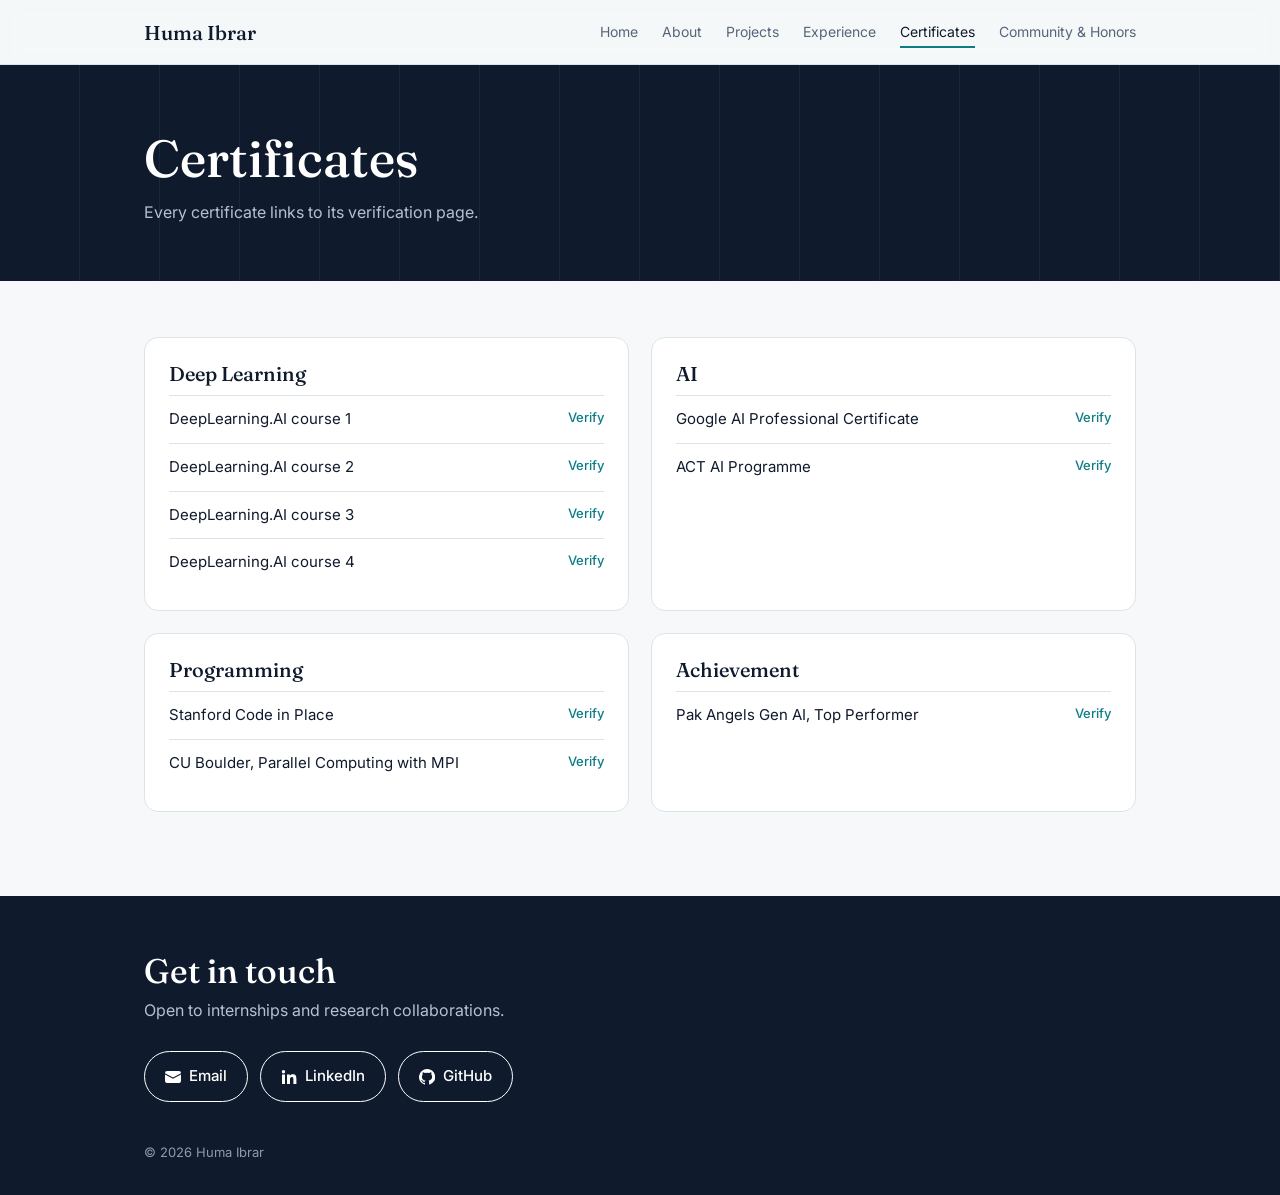
==== certificates.html @ 1445656e "Add files via upload" ====
<!DOCTYPE html><html lang="en"><head><meta charset="utf-8"><meta name="viewport" content="width=device-width, initial-scale=1"><link rel="preconnect" href="https://fonts.googleapis.com"><link rel="preconnect" href="https://fonts.gstatic.com" crossorigin><link href="https://fonts.googleapis.com/css2?family=Fraunces:opsz,wght@9..144,400;9..144,500&family=Inter:wght@400;500;600&display=swap" rel="stylesheet"><link rel="stylesheet" href="style.css"><title>Certificates | Huma Ibrar</title></head><body><div class="ph1"><div class="w"><h1>Certificates</h1><p>Every certificate links to its verification page.</p></div></div><main><div class="w"><div class=cg><div class="cb"><h3>Deep Learning</h3><a href="#" target="_blank" rel="noopener">DeepLearning.AI course 1<span>Verify</span></a><a href="#" target="_blank" rel="noopener">DeepLearning.AI course 2<span>Verify</span></a><a href="#" target="_blank" rel="noopener">DeepLearning.AI course 3<span>Verify</span></a><a href="#" target="_blank" rel="noopener">DeepLearning.AI course 4<span>Verify</span></a></div><div class="cb"><h3>AI</h3><a href="#" target="_blank" rel="noopener">Google AI Professional Certificate<span>Verify</span></a><a href="#" target="_blank" rel="noopener">ACT AI Programme<span>Verify</span></a></div><div class="cb"><h3>Programming</h3><a href="#" target="_blank" rel="noopener">Stanford Code in Place<span>Verify</span></a><a href="#" target="_blank" rel="noopener">CU Boulder, Parallel Computing with MPI<span>Verify</span></a></div><div class="cb"><h3>Achievement</h3><a href="#" target="_blank" rel="noopener">Pak Angels Gen AI, Top Performer<span>Verify</span></a></div></div></div></main><script src="script.js"></script></body></html>
---- style.css ----
:root{--bg:#f6f8f9;--card:#fff;--ink:#0f1b2d;--mute:#56657a;--line:#dce4e8;--acc:#0e7c86;--acc2:#e3f1f2;--r:14px}
*{box-sizing:border-box;margin:0}
html{scroll-behavior:smooth}
body{font:16px/1.65 Inter,system-ui,sans-serif;background:var(--bg);color:var(--ink);-webkit-font-smoothing:antialiased;animation:in .5s ease}
@keyframes in{from{opacity:0}to{opacity:1}}
a{color:inherit;text-decoration:none}
:focus-visible{outline:2px solid var(--acc);outline-offset:3px;border-radius:6px}
.w{max-width:1040px;margin:0 auto;padding:0 24px}
h1,h2,h3{font-family:Fraunces,Georgia,serif;font-weight:500;line-height:1.15}
.lead{color:var(--mute);max-width:62ch}
header.top{position:sticky;top:0;z-index:10;background:rgba(246,248,249,.9);backdrop-filter:blur(10px);border-bottom:1px solid var(--line)}
header.top .w{display:flex;align-items:center;justify-content:space-between;height:64px}
header.top b{font-family:Fraunces,serif;font-weight:500;font-size:20px}
header.top ul{display:flex;gap:24px;list-style:none;padding:0;font-size:14px;color:var(--mute)}
header.top ul a{padding:6px 0;border-bottom:2px solid transparent;transition:.25s}
header.top ul a:hover,header.top ul a.on{color:var(--ink);border-color:var(--acc)}
#mb{display:none;background:none;border:1px solid var(--line);border-radius:8px;padding:6px 12px;font:500 14px Inter;color:var(--ink)}
.ph1{background:var(--ink);color:#fff;padding:64px 0 56px;position:relative;overflow:hidden}
.ph1:after{content:"";position:absolute;inset:0;background:repeating-linear-gradient(90deg,transparent 0 79px,rgba(255,255,255,.05) 79px 80px);pointer-events:none}
.ph1 .w{position:relative;z-index:1}
.ph1 h1{font-size:clamp(34px,5vw,52px);margin-bottom:10px}.ph1 p{color:#b4c2d0;max-width:60ch}
main{padding:56px 0 84px}
.hero{padding:80px 0 40px}
.hero .w{display:grid;grid-template-columns:1.25fr .75fr;gap:56px;align-items:center}
.hero h1{font-size:clamp(44px,7vw,76px);letter-spacing:-.02em;margin-bottom:20px}
.hero p{color:var(--mute);font-size:18px;max-width:56ch}
.btns{display:flex;gap:12px;margin-top:28px;flex-wrap:wrap}
.btn{display:inline-flex;align-items:center;gap:8px;padding:12px 20px;border-radius:999px;font-weight:500;font-size:15px;border:1px solid var(--ink);transition:.25s}
.btn.p{background:var(--ink);color:#fff}.btn.p:hover{background:var(--acc);border-color:var(--acc)}
.btn:not(.p):hover{background:var(--acc2);border-color:var(--acc)}
.ph{aspect-ratio:4/5;border-radius:24px;overflow:hidden;background:var(--acc2);position:relative;display:grid;place-items:center;font:500 64px Fraunces,serif;color:var(--acc)}
.ph img{position:absolute;inset:0;width:100%;height:100%;object-fit:cover}
.spec{margin-top:40px;width:100%;height:90px}
.spec path{fill:none;stroke:var(--acc);stroke-width:2;stroke-linejoin:round;stroke-dasharray:1800;stroke-dashoffset:1800;animation:dr 3.2s .3s ease forwards}
@keyframes dr{to{stroke-dashoffset:0}}
.cap{font-size:13px;color:var(--mute);margin-top:6px}
h2{font-size:clamp(26px,3.6vw,34px);margin-bottom:14px}
.sec{margin-top:64px}
.g3{display:grid;grid-template-columns:repeat(3,1fr);gap:22px;margin-top:22px}
.mini{background:var(--card);border:1px solid var(--line);border-radius:var(--r);overflow:hidden;display:flex;flex-direction:column;transition:transform .3s,box-shadow .3s,border-color .3s}
.mini:hover{transform:translateY(-4px);box-shadow:0 14px 34px rgba(15,27,45,.09);border-color:#c5d5db}
.mini .art{min-height:180px}.mini .art svg{max-width:240px}.mini .t{padding:20px;display:flex;flex-direction:column;gap:6px;flex:1}
.mini h3{font-size:20px}.mini p{color:var(--mute);font-size:14.5px;flex:1}
.go{align-self:flex-end;width:36px;height:36px;border:1px solid var(--line);border-radius:50%;display:grid;place-items:center;transition:.25s}
.mini:hover .go{background:var(--acc);color:#fff;border-color:var(--acc)}
.pr{display:grid;gap:24px}
.card{background:var(--card);border:1px solid var(--line);border-radius:var(--r);overflow:hidden;display:grid;grid-template-columns:.9fr 1.1fr;transition:transform .3s,box-shadow .3s,border-color .3s}
.card:hover{transform:translateY(-3px);box-shadow:0 14px 34px rgba(15,27,45,.08);border-color:#c5d5db}
.art{background:var(--acc2);display:grid;place-items:center;padding:22px;min-height:230px}
.art svg{width:100%;max-width:300px}
.card .t{padding:28px}.card h3{font-size:24px;margin-bottom:4px}
.ctx{font-size:14px;color:var(--acc);font-weight:500;margin-bottom:12px}
.card ul,.tl ul,.blk ul{padding-left:18px;color:var(--mute)}
.card li{margin:5px 0;font-size:15px}.card li b{color:var(--ink);font-weight:600}
.tags{display:flex;gap:8px;flex-wrap:wrap;margin:14px 0 4px}
.tags span,.chip{font-size:13px;padding:4px 11px;border-radius:999px;background:var(--acc2);color:#0b5f67}
.links{display:flex;gap:10px;margin-top:16px;flex-wrap:wrap}
.links a{font-size:14px;font-weight:500;display:inline-flex;gap:6px;align-items:center;padding:8px 14px;border:1px solid var(--line);border-radius:999px;transition:.25s}
.links a:hover{border-color:var(--acc);color:var(--acc)}
svg.i{width:16px;height:16px;fill:currentColor}
.mg{display:grid;grid-template-columns:repeat(3,1fr);gap:14px;margin-top:14px}
.mg a{background:var(--card);border:1px solid var(--line);border-radius:var(--r);padding:18px;transition:.25s;display:block}
.mg a:hover{border-color:var(--acc);transform:translateY(-2px)}
.mg b{display:block;font-weight:600}.mg span{font-size:14px;color:var(--mute)}
.two{display:grid;grid-template-columns:1fr 1fr;gap:48px}
.blk{margin-bottom:30px}.blk h3{font-size:21px;margin-bottom:10px}
.sk{display:flex;gap:8px;flex-wrap:wrap}
.tl{border-left:2px solid var(--line);padding-left:28px;display:grid;gap:34px}
.tl article{position:relative}
.tl article:before{content:"";position:absolute;left:-35px;top:7px;width:12px;height:12px;border-radius:50%;background:var(--acc);box-shadow:0 0 0 4px var(--bg)}
.tl h3{font-size:22px}.tl .d{font-size:14px;color:var(--acc);font-weight:500;margin:2px 0 8px}
.cg{display:grid;grid-template-columns:repeat(2,1fr);gap:22px}
.cb{background:var(--card);border:1px solid var(--line);border-radius:var(--r);padding:24px}
.cb h3{font-size:20px;margin-bottom:10px}
.cb a{display:flex;justify-content:space-between;gap:10px;padding:11px 0;border-top:1px solid var(--line);font-size:15px;transition:.2s}
.cb a:hover{color:var(--acc)}.cb a span{color:var(--acc);font-size:13px;font-weight:500;white-space:nowrap}
.hg{display:grid;grid-template-columns:repeat(3,1fr);gap:20px}
.hg div{background:var(--card);border:1px solid var(--line);border-radius:var(--r);padding:26px;transition:.3s}
.hg div:hover{border-color:var(--acc);transform:translateY(-3px)}
.hg h3{font-size:20px;margin-bottom:8px}.hg p{color:var(--mute);font-size:15px}
footer{background:var(--ink);color:#fff;padding:56px 0 32px}
footer h2{color:#fff;margin-bottom:6px}footer .lead{color:#b4c2d0}
footer .btn{border-color:#fff;color:#fff}footer .btn:hover{background:#fff;color:var(--ink)}
footer small{display:block;margin-top:40px;color:#8a9bb0;font-size:13px}
@media(max-width:820px){#mb{display:block}header.top ul{display:none;position:absolute;top:64px;left:0;right:0;background:var(--bg);flex-direction:column;gap:0;padding:8px 24px 16px;border-bottom:1px solid var(--line)}header.top ul.o{display:flex}header.top li{padding:8px 0}.hero .w,.two,.card,.cg,.hg,.mg,.g3{grid-template-columns:1fr}.ph{max-width:280px;order:-1}}
@media(prefers-reduced-motion:reduce){html{scroll-behavior:auto}body{animation:none}.spec path{animation:none;stroke-dashoffset:0}*{transition:none!important}}
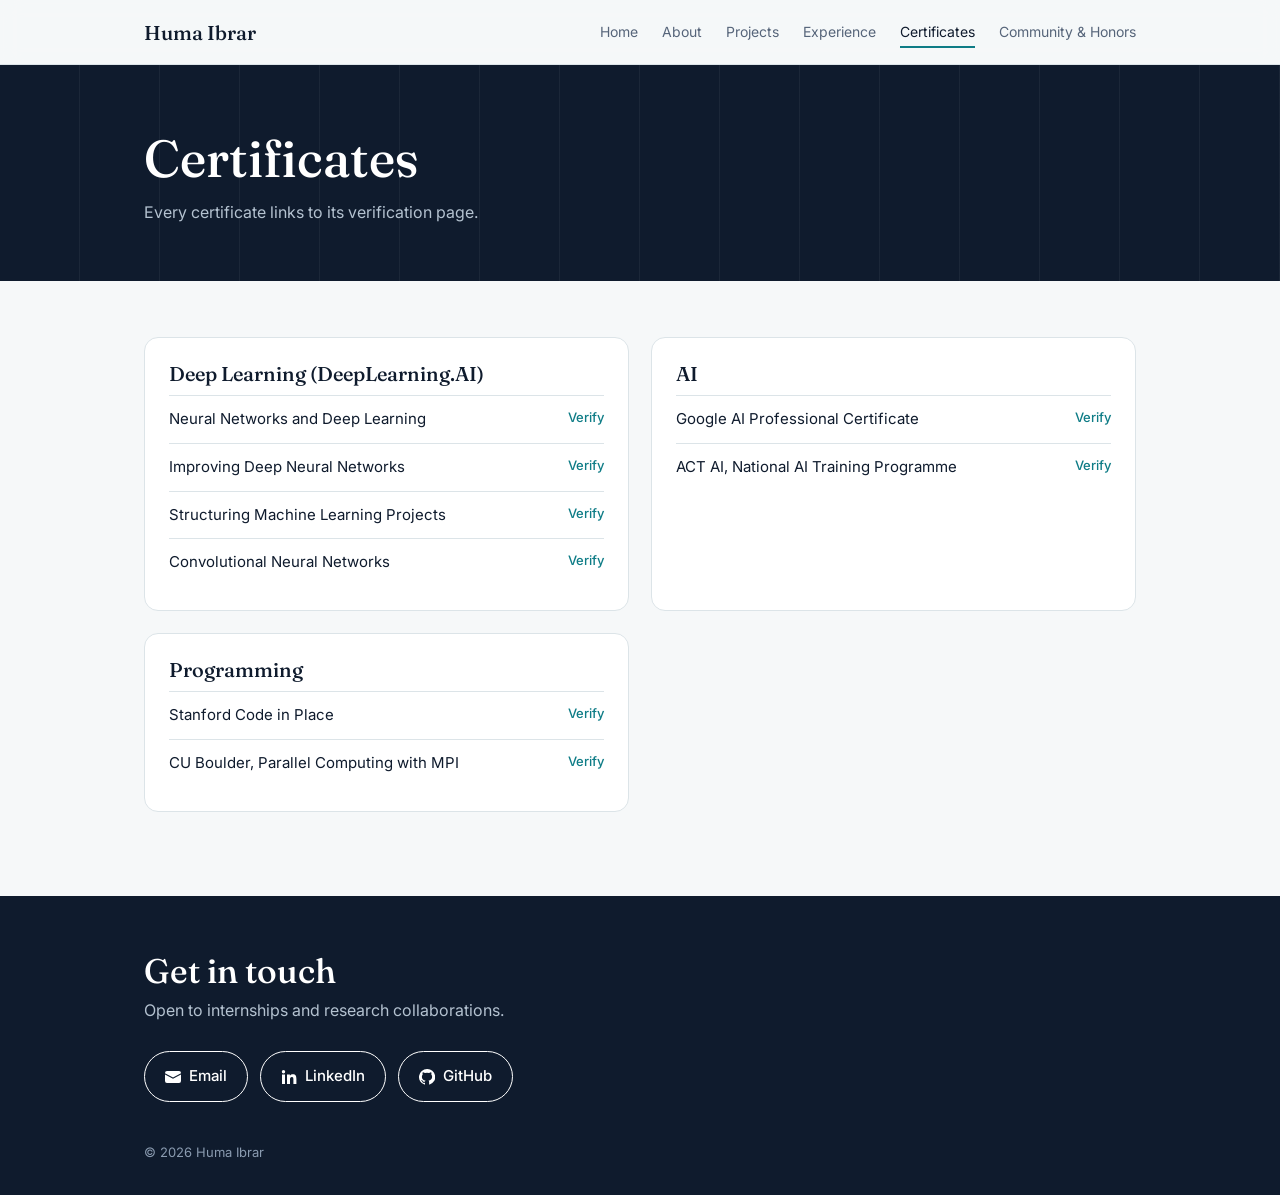
==== commit 22bd57e6: "Add files via upload" ====
--- a/certificates.html
+++ b/certificates.html
@@ -1 +1 @@
-<!DOCTYPE html><html lang="en"><head><meta charset="utf-8"><meta name="viewport" content="width=device-width, initial-scale=1"><link rel="preconnect" href="https://fonts.googleapis.com"><link rel="preconnect" href="https://fonts.gstatic.com" crossorigin><link href="https://fonts.googleapis.com/css2?family=Fraunces:opsz,wght@9..144,400;9..144,500&family=Inter:wght@400;500;600&display=swap" rel="stylesheet"><link rel="stylesheet" href="style.css"><title>Certificates | Huma Ibrar</title></head><body><div class="ph1"><div class="w"><h1>Certificates</h1><p>Every certificate links to its verification page.</p></div></div><main><div class="w"><div class=cg><div class="cb"><h3>Deep Learning</h3><a href="#" target="_blank" rel="noopener">DeepLearning.AI course 1<span>Verify</span></a><a href="#" target="_blank" rel="noopener">DeepLearning.AI course 2<span>Verify</span></a><a href="#" target="_blank" rel="noopener">DeepLearning.AI course 3<span>Verify</span></a><a href="#" target="_blank" rel="noopener">DeepLearning.AI course 4<span>Verify</span></a></div><div class="cb"><h3>AI</h3><a href="#" target="_blank" rel="noopener">Google AI Professional Certificate<span>Verify</span></a><a href="#" target="_blank" rel="noopener">ACT AI Programme<span>Verify</span></a></div><div class="cb"><h3>Programming</h3><a href="#" target="_blank" rel="noopener">Stanford Code in Place<span>Verify</span></a><a href="#" target="_blank" rel="noopener">CU Boulder, Parallel Computing with MPI<span>Verify</span></a></div><div class="cb"><h3>Achievement</h3><a href="#" target="_blank" rel="noopener">Pak Angels Gen AI, Top Performer<span>Verify</span></a></div></div></div></main><script src="script.js"></script></body></html>+<!DOCTYPE html><html lang="en"><head><meta charset="utf-8"><meta name="viewport" content="width=device-width, initial-scale=1"><link rel="preconnect" href="https://fonts.googleapis.com"><link rel="preconnect" href="https://fonts.gstatic.com" crossorigin><link href="https://fonts.googleapis.com/css2?family=Fraunces:opsz,wght@9..144,400;9..144,500&family=Inter:wght@400;500;600&display=swap" rel="stylesheet"><link rel="stylesheet" href="style.css"><title>Certificates | Huma Ibrar</title></head><body><div class="ph1"><div class="w"><h1>Certificates</h1><p>Every certificate links to its verification page.</p></div></div><main><div class="w"><div class="cg"><div class="cb"><h3>Deep Learning (DeepLearning.AI)</h3><a href="https://www.coursera.org/account/accomplishments/records/PFNVW3UZWIRJ" target="_blank" rel="noopener">Neural Networks and Deep Learning<span>Verify</span></a><a href="https://www.coursera.org/account/accomplishments/records/58XDOEUV939K" target="_blank" rel="noopener">Improving Deep Neural Networks<span>Verify</span></a><a href="https://www.coursera.org/account/accomplishments/records/F3XA0E7JCQNT" target="_blank" rel="noopener">Structuring Machine Learning Projects<span>Verify</span></a><a href="https://www.coursera.org/account/accomplishments/records/8KJ1T564FY9L" target="_blank" rel="noopener">Convolutional Neural Networks<span>Verify</span></a></div><div class="cb"><h3>AI</h3><a href="https://www.coursera.org/account/accomplishments/specialization/ESYHD8VJB1N6" target="_blank" rel="noopener">Google AI Professional Certificate<span>Verify</span></a><a href="https://actai.aiskillbridge.pk/v/X7R7N5E26MKTXLNR" target="_blank" rel="noopener">ACT AI, National AI Training Programme<span>Verify</span></a></div><div class="cb"><h3>Programming</h3><a href="https://codeinplace.stanford.edu/cip6/certificate/uzycee" target="_blank" rel="noopener">Stanford Code in Place<span>Verify</span></a><a href="https://www.coursera.org/account/accomplishments/records/P1DI2TPNJQ5V" target="_blank" rel="noopener">CU Boulder, Parallel Computing with MPI<span>Verify</span></a></div></div></main><script src="script.js"></script></body></html>
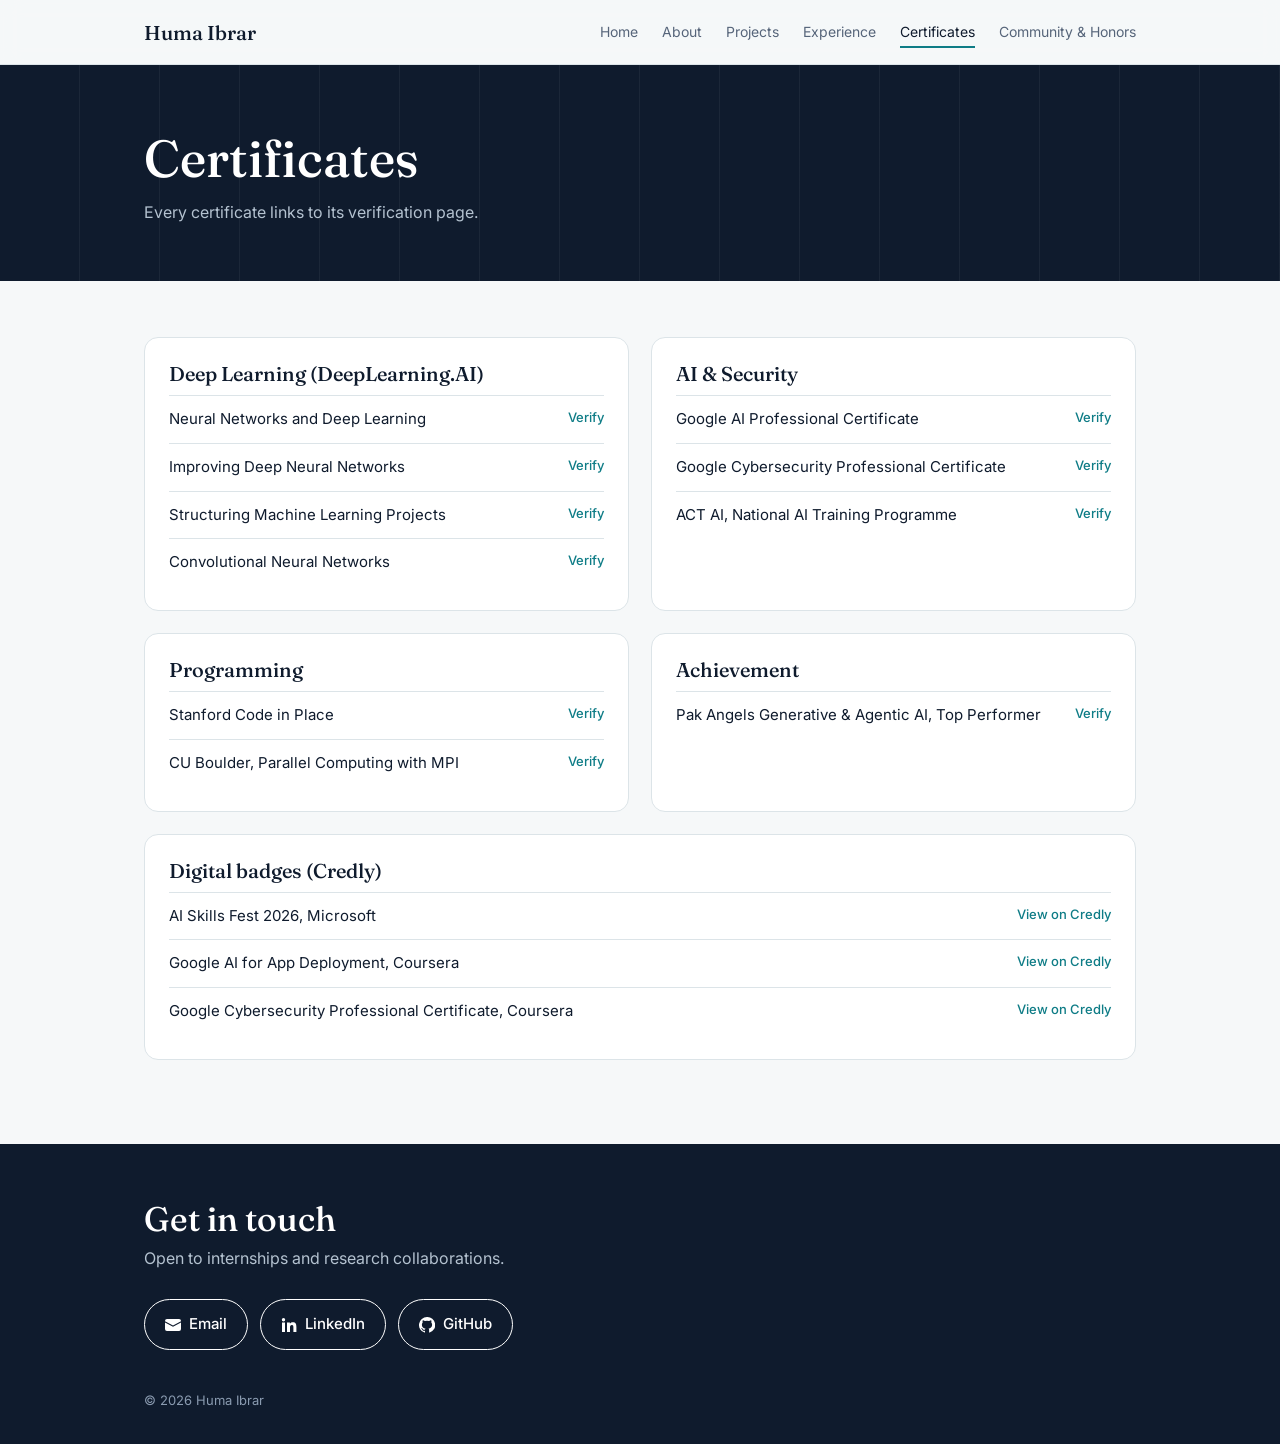
==== commit f7c77fb2: "Add files via upload" ====
--- a/certificates.html
+++ b/certificates.html
@@ -1 +1 @@
-<!DOCTYPE html><html lang="en"><head><meta charset="utf-8"><meta name="viewport" content="width=device-width, initial-scale=1"><link rel="preconnect" href="https://fonts.googleapis.com"><link rel="preconnect" href="https://fonts.gstatic.com" crossorigin><link href="https://fonts.googleapis.com/css2?family=Fraunces:opsz,wght@9..144,400;9..144,500&family=Inter:wght@400;500;600&display=swap" rel="stylesheet"><link rel="stylesheet" href="style.css"><title>Certificates | Huma Ibrar</title></head><body><div class="ph1"><div class="w"><h1>Certificates</h1><p>Every certificate links to its verification page.</p></div></div><main><div class="w"><div class="cg"><div class="cb"><h3>Deep Learning (DeepLearning.AI)</h3><a href="https://www.coursera.org/account/accomplishments/records/PFNVW3UZWIRJ" target="_blank" rel="noopener">Neural Networks and Deep Learning<span>Verify</span></a><a href="https://www.coursera.org/account/accomplishments/records/58XDOEUV939K" target="_blank" rel="noopener">Improving Deep Neural Networks<span>Verify</span></a><a href="https://www.coursera.org/account/accomplishments/records/F3XA0E7JCQNT" target="_blank" rel="noopener">Structuring Machine Learning Projects<span>Verify</span></a><a href="https://www.coursera.org/account/accomplishments/records/8KJ1T564FY9L" target="_blank" rel="noopener">Convolutional Neural Networks<span>Verify</span></a></div><div class="cb"><h3>AI</h3><a href="https://www.coursera.org/account/accomplishments/specialization/ESYHD8VJB1N6" target="_blank" rel="noopener">Google AI Professional Certificate<span>Verify</span></a><a href="https://actai.aiskillbridge.pk/v/X7R7N5E26MKTXLNR" target="_blank" rel="noopener">ACT AI, National AI Training Programme<span>Verify</span></a></div><div class="cb"><h3>Programming</h3><a href="https://codeinplace.stanford.edu/cip6/certificate/uzycee" target="_blank" rel="noopener">Stanford Code in Place<span>Verify</span></a><a href="https://www.coursera.org/account/accomplishments/records/P1DI2TPNJQ5V" target="_blank" rel="noopener">CU Boulder, Parallel Computing with MPI<span>Verify</span></a></div></div></main><script src="script.js"></script></body></html>+<!DOCTYPE html><html lang="en"><head><meta charset="utf-8"><meta name="viewport" content="width=device-width, initial-scale=1"><link rel="preconnect" href="https://fonts.googleapis.com"><link rel="preconnect" href="https://fonts.gstatic.com" crossorigin><link href="https://fonts.googleapis.com/css2?family=Fraunces:opsz,wght@9..144,400;9..144,500&family=Inter:wght@400;500;600&display=swap" rel="stylesheet"><link rel="stylesheet" href="style.css"><title>Certificates | Huma Ibrar</title></head><body><div class="ph1"><div class="w"><h1>Certificates</h1><p>Every certificate links to its verification page.</p></div></div><main><div class="w"><div class="cg"><div class="cb"><h3>Deep Learning (DeepLearning.AI)</h3><a href="https://www.coursera.org/account/accomplishments/records/PFNVW3UZWIRJ" target="_blank" rel="noopener">Neural Networks and Deep Learning<span>Verify</span></a><a href="https://www.coursera.org/account/accomplishments/records/58XDOEUV939K" target="_blank" rel="noopener">Improving Deep Neural Networks<span>Verify</span></a><a href="https://www.coursera.org/account/accomplishments/records/F3XA0E7JCQNT" target="_blank" rel="noopener">Structuring Machine Learning Projects<span>Verify</span></a><a href="https://www.coursera.org/account/accomplishments/records/8KJ1T564FY9L" target="_blank" rel="noopener">Convolutional Neural Networks<span>Verify</span></a></div><div class="cb"><h3>AI &amp; Security</h3><a href="https://www.coursera.org/account/accomplishments/specialization/ESYHD8VJB1N6" target="_blank" rel="noopener">Google AI Professional Certificate<span>Verify</span></a><a href="https://coursera.org/verify/professional-cert/2J6UT1O5S3D3" target="_blank" rel="noopener">Google Cybersecurity Professional Certificate<span>Verify</span></a><a href="https://actai.aiskillbridge.pk/v/X7R7N5E26MKTXLNR" target="_blank" rel="noopener">ACT AI, National AI Training Programme<span>Verify</span></a></div><div class="cb"><h3>Programming</h3><a href="https://codeinplace.stanford.edu/cip6/certificate/uzycee" target="_blank" rel="noopener">Stanford Code in Place<span>Verify</span></a><a href="https://www.coursera.org/account/accomplishments/records/P1DI2TPNJQ5V" target="_blank" rel="noopener">CU Boulder, Parallel Computing with MPI<span>Verify</span></a></div><div class="cb"><h3>Achievement</h3><a href="https://aspirepk.org/hub/certificate/ce4c28a2-336c-49d8-be8b-a9ef02f7fd36/" target="_blank" rel="noopener">Pak Angels Generative &amp; Agentic AI, Top Performer<span>Verify</span></a></div><div class="cb" style="grid-column:1/-1"><h3>Digital badges (Credly)</h3><a href="https://www.credly.com/users/huma-ibrar" target="_blank" rel="noopener">AI Skills Fest 2026, Microsoft<span>View on Credly</span></a><a href="https://www.credly.com/users/huma-ibrar" target="_blank" rel="noopener">Google AI for App Deployment, Coursera<span>View on Credly</span></a><a href="https://www.credly.com/users/huma-ibrar" target="_blank" rel="noopener">Google Cybersecurity Professional Certificate, Coursera<span>View on Credly</span></a></div></div></main><script src="script.js"></script></body></html>
